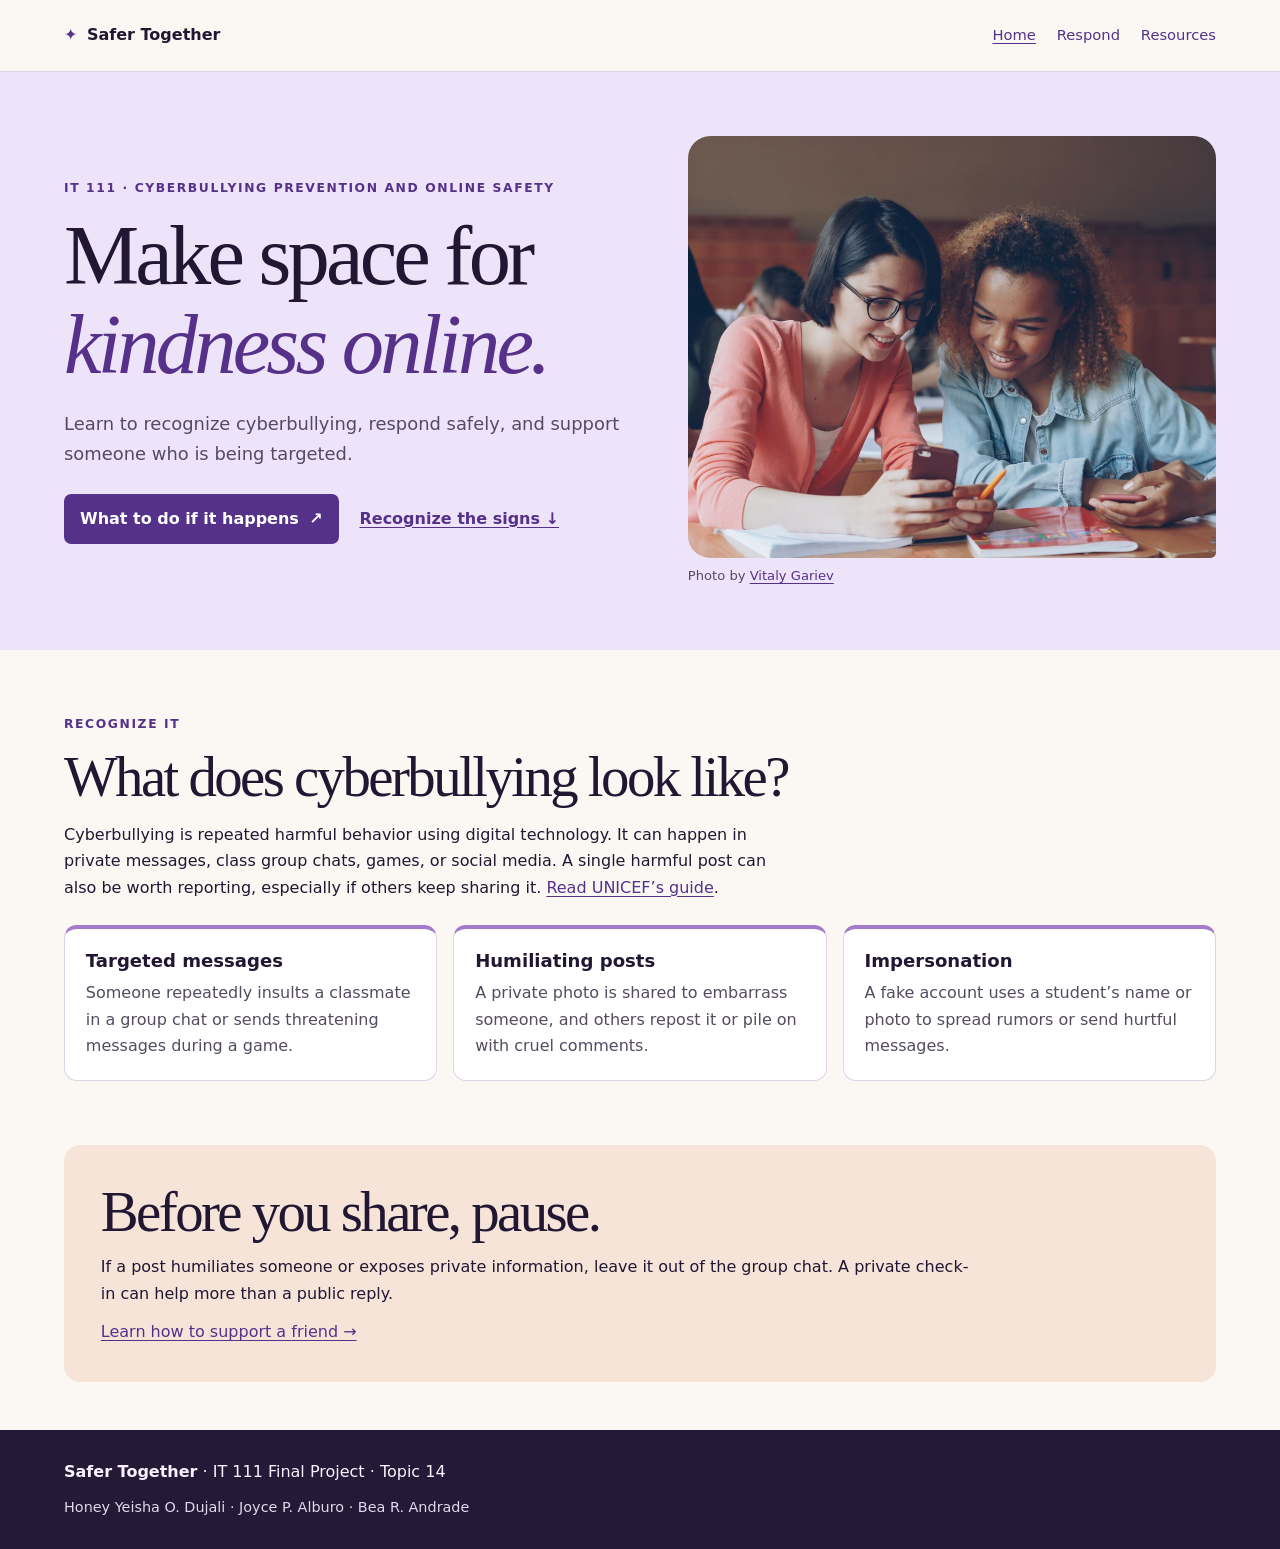
==== final-project/index.html @ 2a522188 "new" ====
﻿<!DOCTYPE html>
<html lang="en">
<head>
  <meta charset="utf-8">
  <meta name="viewport" content="width=device-width, initial-scale=1">
  <meta name="description" content="An IT 111 student guide to cyberbullying prevention and online safety.">
  <title>Home | Safer Together</title>
  <link rel="stylesheet" href="style.css">
</head>
<body>
  <a class="skip" href="#main">Skip to content</a>
  <header class="site-header">
    <div class="wrap header-inner">
      <a class="brand" href="index.html"><span aria-hidden="true">✦</span> Safer Together</a>
      <nav aria-label="Main navigation"><a href="index.html" aria-current="page">Home</a> <a href="respond.html">Respond</a> <a href="resources.html">Resources</a></nav>
    </div>
  </header>
  <main id="main">
<section class="hero">
<div class="hero-copy"><p class="eyebrow">IT 111 · Cyberbullying Prevention and Online Safety</p>
<h1>Make space for <em>kindness online.</em></h1>
<p>Learn to recognize cyberbullying, respond safely, and support someone who is being targeted.</p>
<div class="actions"><a class="button" href="respond.html">What to do if it happens <span aria-hidden="true">↗</span></a><a class="text-link" href="#recognize">Recognize the signs ↓</a></div></div>
<figure><img src="images/students.jpg" alt="Two students looking at a phone together in a classroom" fetchpriority="high"><figcaption>Photo by <a href="https://unsplash.com/photos/two-students-looking-at-a-smartphone-in-class-jIZnT7iqars">Vitaly Gariev</a></figcaption></figure>
</section>
<section class="section wrap" id="recognize">
<div class="intro"><p class="eyebrow">Recognize it</p><h2>What does cyberbullying look like?</h2><p>Cyberbullying is repeated harmful behavior using digital technology. It can happen in private messages, class group chats, games, or social media. A single harmful post can also be worth reporting, especially if others keep sharing it. <a href="https://www.unicef.org/stories/how-to-stop-cyberbullying">Read UNICEF’s guide</a>.</p></div>
<div class="cards"><article><h3>Targeted messages</h3><p>Someone repeatedly insults a classmate in a group chat or sends threatening messages during a game.</p></article><article><h3>Humiliating posts</h3><p>A private photo is shared to embarrass someone, and others repost it or pile on with cruel comments.</p></article><article><h3>Impersonation</h3><p>A fake account uses a student’s name or photo to spread rumors or send hurtful messages.</p></article></div>
</section>
<aside class="callout wrap"><h2>Before you share, pause.</h2><p>If a post humiliates someone or exposes private information, leave it out of the group chat. A private check-in can help more than a public reply.</p><a href="respond.html#support">Learn how to support a friend →</a></aside>
  </main>
  <footer class="site-footer">
    <div class="wrap">
      <p><strong>Safer Together</strong> · IT 111 Final Project · Topic 14</p>
      <p>Honey Yeisha O. Dujali · Joyce P. Alburo · Bea R. Andrade</p>
    </div>
  </footer>
</body>
</html>
---- final-project/style.css ----
﻿:root {
  color-scheme: light;
  --ink: #211732;
  --muted: #544b61;
  --purple: #55318a;
  --paper: #fbf8f3;
  --lavender: #eee4fa;
  --line: #ded4e7;
}
* { box-sizing: border-box; }
body { margin: 0; color: var(--ink); background: var(--paper); font: 1rem/1.65 system-ui, sans-serif; }
a { color: var(--purple); text-underline-offset: .2em; }
a:hover { text-decoration-thickness: .15em; }
a:focus-visible { outline: 3px solid #914eca; outline-offset: 4px; }
h1, h2, h3, p, figure { margin: 0; }
p + p { margin-top: .65rem; }
h1, h2 { font-family: Georgia, serif; font-weight: 500; line-height: 1.06; letter-spacing: -.045em; }
h1 { font-size: clamp(2.6rem, 6.6vw, 6rem); }
h1 em { display: block; color: var(--purple); font-weight: inherit; }
h2 { font-size: clamp(2rem, 4.5vw, 3.55rem); }
h3 { font-size: 1.13rem; line-height: 1.25; }

img { display: block; width: 100%; height: auto; }

.wrap { width: min(72rem, calc(100% - 2rem)); margin-inline: auto;}

.skip { position: absolute; top: .5rem; left: .5rem; transform: translateY(-200%); background: white; padding: .5rem 1rem; z-index: 1; }
.skip:focus { transform: none; }
.site-header { background: var(--paper); border-bottom: 1px solid var(--line); }
.header-inner, nav, .actions { display: flex; flex-wrap: wrap; align-items: center; gap: .75rem 1.3rem; }
.header-inner { justify-content: space-between; padding-block: 1.1rem; }
.brand { font-weight: 800; color: var(--ink); text-decoration: none; }
.brand span { color: var(--purple); margin-right: .25rem; }
nav a { font-size: .92rem; padding-block: .35rem; text-decoration: none; }
nav a[aria-current="page"], nav a:hover { text-decoration: underline; }
.hero { display: grid; grid-template-columns: 1.06fr 1fr; gap: clamp(1.5rem, 5vw, 5rem); align-items: center; max-width: 90rem; margin: auto; padding: clamp(2rem, 5vw, 5rem) max(1rem, calc((100% - 72rem) / 2)); background: var(--lavender); }
.hero img { aspect-ratio: 5 / 4; object-fit: cover; border-radius: 1.4rem 1.4rem .35rem 1.4rem; }
figcaption { margin-top: .4rem; color: var(--muted); font-size: .82rem; }
.eyebrow { color: var(--purple); font-size: .77rem; font-weight: 800; letter-spacing: .13em; text-transform: uppercase; margin-bottom: .8rem; }
.hero-copy > p:not(.eyebrow), .page-intro > p:not(.eyebrow) { margin-top: 1.2rem; max-width: 36rem; font-size: 1.12rem; color: var(--muted); }
.actions { margin-top: 1.6rem; }
.button { display: inline-flex; align-items: center; gap: .65rem; background: var(--purple); color: white; padding: .75rem 1rem; border-radius: .45rem; text-decoration: none; font-weight: 700; }
.button:hover { background: #3f206b; }
.text-link { font-weight: 650; }
.section { padding-block: clamp(1.9rem, 5vw, 4rem); }
.intro { max-width: 46rem; }
.intro > p:last-child, .split p:not(.eyebrow) { margin-top: .9rem; }
.cards { display: grid; grid-template-columns: repeat(3, minmax(0, 1fr)); gap: 1rem; margin-top: 1.5rem; }
.cards article { background: white; border: 1px solid var(--line); border-top: .3rem solid #a47bcb; padding: 1.3rem; border-radius: .8rem; }
.cards p, .steps p { margin-top: .5rem; color: var(--muted); }
.callout { margin-bottom: 3rem; padding: clamp(1.2rem, 3vw, 2.3rem); background: #f6e4d9; border-radius: 1rem; }
.callout p { margin: .75rem 0; max-width: 55rem; }
.page-intro { margin-top: 1.5rem; padding: clamp(1.6rem, 5vw, 4rem); background: var(--lavender); border-radius: 1rem; }
.steps { list-style: decimal-leading-zero; padding-left: 2.1rem; max-width: 48rem; }
.steps li { padding: .85rem .4rem; border-bottom: 1px solid var(--line); }
.steps li::marker { color: var(--purple); font-weight: 800; }
.split { display: grid; grid-template-columns: 1fr 1fr; gap: 2rem; align-items: center; }
.split img { border-radius: 1rem; }
.split a { display: inline-block; margin-top: .6rem; }
.sources { padding-left: 1.3rem; }
.sources li { padding-block: .5rem; }
.sources a { font-weight: 700; }
.site-footer { padding-block: 1.8rem; background: #241936; color: #f9f3ff; }
.site-footer p:last-child { font-size: .9rem; color: #e3d7ef; }
@media (max-width: 45rem) {
  .hero, .cards, .split { grid-template-columns: 1fr; }
  .hero img { aspect-ratio: 16 / 10; }
}
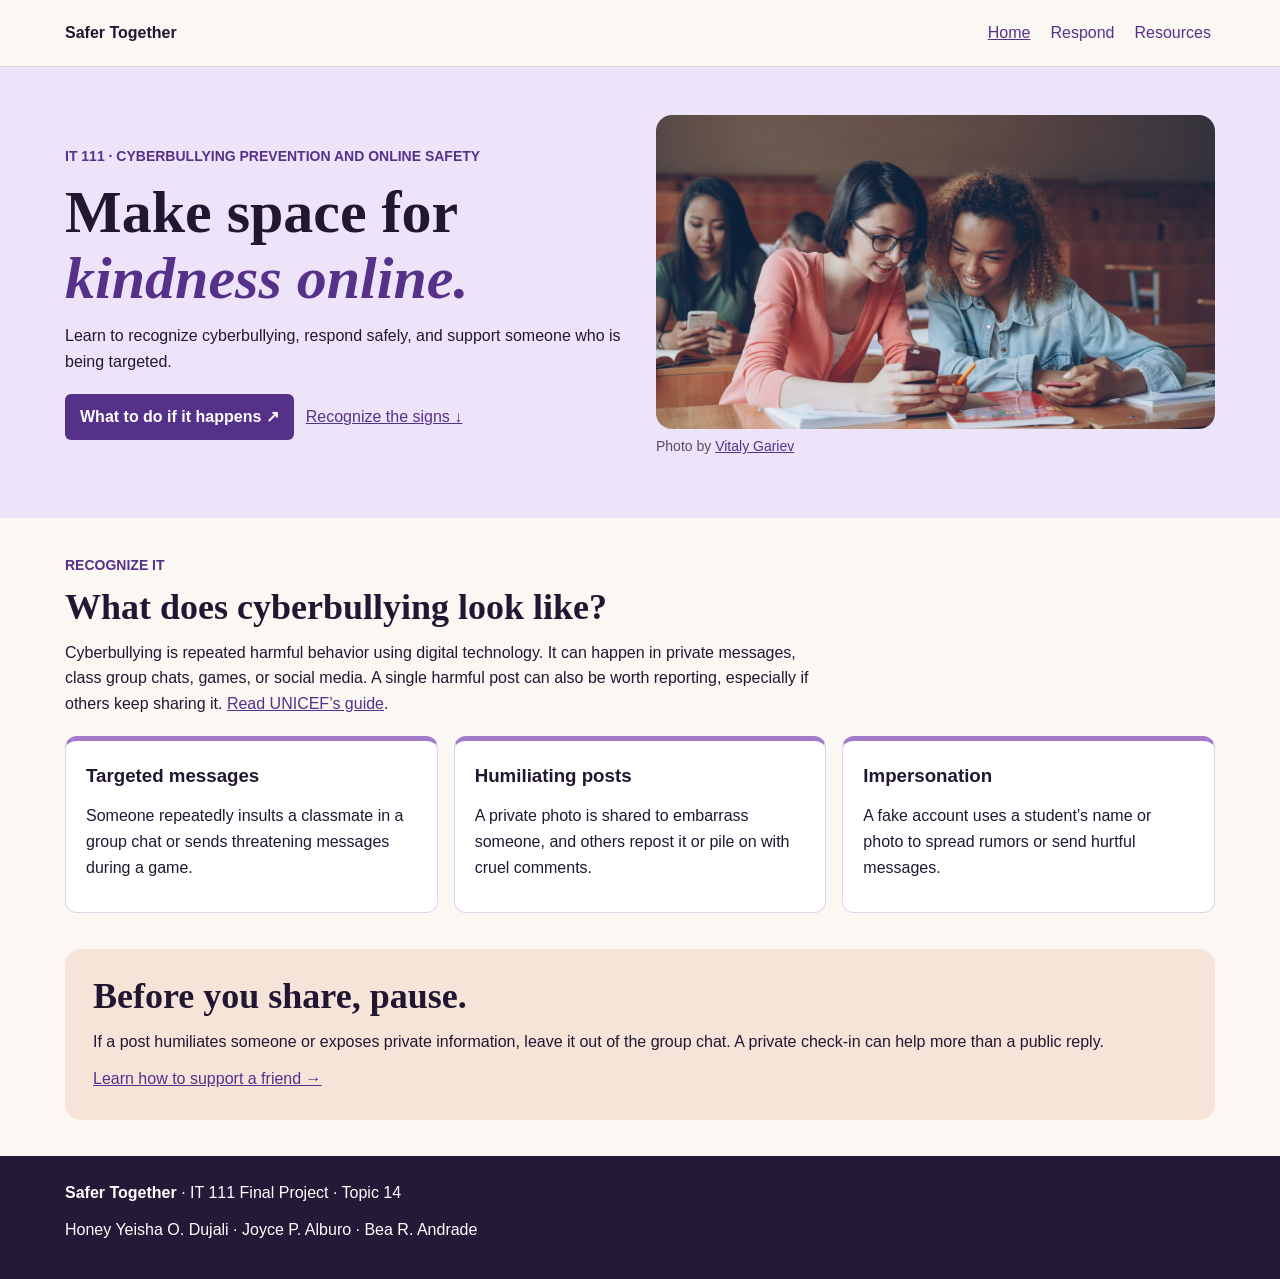
==== commit d1bc166d: "new" ====
--- a/final-project/index.html
+++ b/final-project/index.html
@@ -1,40 +1,84 @@
 ﻿<!DOCTYPE html>
 <html lang="en">
-<head>
-  <meta charset="utf-8">
-  <meta name="viewport" content="width=device-width, initial-scale=1">
-  <meta name="description" content="An IT 111 student guide to cyberbullying prevention and online safety.">
-  <title>Home | Safer Together</title>
-  <link rel="stylesheet" href="style.css">
-</head>
-<body>
-  <a class="skip" href="#main">Skip to content</a>
-  <header class="site-header">
-    <div class="wrap header-inner">
-      <a class="brand" href="index.html"><span aria-hidden="true">✦</span> Safer Together</a>
-      <nav aria-label="Main navigation"><a href="index.html" aria-current="page">Home</a> <a href="respond.html">Respond</a> <a href="resources.html">Resources</a></nav>
-    </div>
-  </header>
-  <main id="main">
-<section class="hero">
-<div class="hero-copy"><p class="eyebrow">IT 111 · Cyberbullying Prevention and Online Safety</p>
-<h1>Make space for <em>kindness online.</em></h1>
-<p>Learn to recognize cyberbullying, respond safely, and support someone who is being targeted.</p>
-<div class="actions"><a class="button" href="respond.html">What to do if it happens <span aria-hidden="true">↗</span></a><a class="text-link" href="#recognize">Recognize the signs ↓</a></div></div>
-<figure><img src="images/students.jpg" alt="Two students looking at a phone together in a classroom" fetchpriority="high"><figcaption>Photo by <a href="https://unsplash.com/photos/two-students-looking-at-a-smartphone-in-class-jIZnT7iqars">Vitaly Gariev</a></figcaption></figure>
-</section>
-<section class="section wrap" id="recognize">
-<div class="intro"><p class="eyebrow">Recognize it</p><h2>What does cyberbullying look like?</h2><p>Cyberbullying is repeated harmful behavior using digital technology. It can happen in private messages, class group chats, games, or social media. A single harmful post can also be worth reporting, especially if others keep sharing it. <a href="https://www.unicef.org/stories/how-to-stop-cyberbullying">Read UNICEF’s guide</a>.</p></div>
-<div class="cards"><article><h3>Targeted messages</h3><p>Someone repeatedly insults a classmate in a group chat or sends threatening messages during a game.</p></article><article><h3>Humiliating posts</h3><p>A private photo is shared to embarrass someone, and others repost it or pile on with cruel comments.</p></article><article><h3>Impersonation</h3><p>A fake account uses a student’s name or photo to spread rumors or send hurtful messages.</p></article></div>
-</section>
-<aside class="callout wrap"><h2>Before you share, pause.</h2><p>If a post humiliates someone or exposes private information, leave it out of the group chat. A private check-in can help more than a public reply.</p><a href="respond.html#support">Learn how to support a friend →</a></aside>
-  </main>
-  <footer class="site-footer">
-    <div class="wrap">
-      <p><strong>Safer Together</strong> · IT 111 Final Project · Topic 14</p>
-      <p>Honey Yeisha O. Dujali · Joyce P. Alburo · Bea R. Andrade</p>
-    </div>
-  </footer>
-</body>
+  <!-- Page setup. The title names the browser tab and the link loads our shared CSS. -->
+  <head>
+    <meta charset="utf-8">
+    <meta name="viewport" content="width=device-width, initial-scale=1">
+    <meta name="description" content="An IT 111 student guide to cyberbullying prevention and online safety.">
+    <title>Home | Safer Together</title>
+    <link rel="stylesheet" href="style.css">
+  </head>
+
+  <body>
+
+    <!-- Site navigation. Each link opens another HTML page. -->
+    <header class="site-header">
+      <div class="wrap header-inner">
+        <a class="brand" href="index.html"><span aria-hidden="true"></span> Safer Together</a>
+        <nav aria-label="Main navigation">
+          <a href="index.html" class="current" aria-current="page">Home</a>
+          <a href="respond.html">Respond</a>
+          <a href="resources.html">Resources</a>
+        </nav>
+      </div>
+    </header>
+
+    <!-- Main content unique to this page. -->
+    <main id="main">
+      <!-- Introduction, main links, and a credited photo. -->
+      <section class="hero">
+        <div class="wrap hero-layout">
+          <div class="hero-copy">
+            <p class="eyebrow">IT 111 · Cyberbullying Prevention and Online Safety</p>
+            <h1>Make space for <em>kindness online.</em></h1>
+            <p>Learn to recognize cyberbullying, respond safely, and support someone who is being targeted.</p>
+            <div class="actions">
+              <a class="button" href="respond.html">What to do if it happens <span aria-hidden="true">↗</span></a>
+              <a class="text-link" href="#recognize">Recognize the signs ↓</a>
+            </div>
+          </div>
+          <figure class="photo">
+            <img src="images/students.jpg" alt="Two students looking at a phone together in a classroom">
+            <figcaption>Photo by <a href="https://unsplash.com/photos/two-students-looking-at-a-smartphone-in-class-jIZnT7iqars">Vitaly Gariev</a></figcaption>
+          </figure>
+        </div>
+      </section>
+
+      <!-- Cyberbullying examples. The id lets the link above jump here. -->
+      <section class="section wrap" id="recognize">
+        <div class="intro">
+          <p class="eyebrow">Recognize it</p>
+          <h2>What does cyberbullying look like?</h2>
+          <p>Cyberbullying is repeated harmful behavior using digital technology. It can happen in private messages, class group chats, games, or social media. A single harmful post can also be worth reporting, especially if others keep sharing it. <a href="https://www.unicef.org/stories/how-to-stop-cyberbullying">Read UNICEF’s guide</a>.</p>
+        </div>
+        <div class="cards">
+          <article>
+            <h3>Targeted messages</h3>
+            <p>Someone repeatedly insults a classmate in a group chat or sends threatening messages during a game.</p>
+          </article>
+          <article>
+            <h3>Humiliating posts</h3>
+            <p>A private photo is shared to embarrass someone, and others repost it or pile on with cruel comments.</p>
+          </article>
+          <article>
+            <h3>Impersonation</h3>
+            <p>A fake account uses a student’s name or photo to spread rumors or send hurtful messages.</p>
+          </article>
+        </div>
+      </section>
+      <!-- A reminder and a link to advice on the Respond page. -->
+      <aside class="callout wrap">
+        <h2>Before you share, pause.</h2>
+        <p>If a post humiliates someone or exposes private information, leave it out of the group chat. A private check-in can help more than a public reply.</p>
+        <a href="respond.html#support">Learn how to support a friend →</a>
+      </aside>
+    </main>
+    <!-- Project title and group members. -->
+    <footer class="site-footer">
+      <div class="wrap">
+        <p><strong>Safer Together</strong> · IT 111 Final Project · Topic 14</p>
+        <p>Honey Yeisha O. Dujali · Joyce P. Alburo · Bea R. Andrade</p>
+      </div>
+    </footer>
+  </body>
 </html>
-
--- a/final-project/style.css
+++ b/final-project/style.css
@@ -1,69 +1,235 @@
-﻿:root {
-  color-scheme: light;
-  --ink: #211732;
-  --muted: #544b61;
-  --purple: #55318a;
-  --paper: #fbf8f3;
-  --lavender: #eee4fa;
-  --line: #ded4e7;
-}
-* { box-sizing: border-box; }
-body { margin: 0; color: var(--ink); background: var(--paper); font: 1rem/1.65 system-ui, sans-serif; }
-a { color: var(--purple); text-underline-offset: .2em; }
-a:hover { text-decoration-thickness: .15em; }
-a:focus-visible { outline: 3px solid #914eca; outline-offset: 4px; }
-h1, h2, h3, p, figure { margin: 0; }
-p + p { margin-top: .65rem; }
-h1, h2 { font-family: Georgia, serif; font-weight: 500; line-height: 1.06; letter-spacing: -.045em; }
-h1 { font-size: clamp(2.6rem, 6.6vw, 6rem); }
-h1 em { display: block; color: var(--purple); font-weight: inherit; }
-h2 { font-size: clamp(2rem, 4.5vw, 3.55rem); }
-h3 { font-size: 1.13rem; line-height: 1.25; }
-
-img { display: block; width: 100%; height: auto; }
-
-.wrap { width: min(72rem, calc(100% - 2rem)); margin-inline: auto;}
-
-.skip { position: absolute; top: .5rem; left: .5rem; transform: translateY(-200%); background: white; padding: .5rem 1rem; z-index: 1; }
-.skip:focus { transform: none; }
-.site-header { background: var(--paper); border-bottom: 1px solid var(--line); }
-.header-inner, nav, .actions { display: flex; flex-wrap: wrap; align-items: center; gap: .75rem 1.3rem; }
-.header-inner { justify-content: space-between; padding-block: 1.1rem; }
-.brand { font-weight: 800; color: var(--ink); text-decoration: none; }
-.brand span { color: var(--purple); margin-right: .25rem; }
-nav a { font-size: .92rem; padding-block: .35rem; text-decoration: none; }
-nav a[aria-current="page"], nav a:hover { text-decoration: underline; }
-.hero { display: grid; grid-template-columns: 1.06fr 1fr; gap: clamp(1.5rem, 5vw, 5rem); align-items: center; max-width: 90rem; margin: auto; padding: clamp(2rem, 5vw, 5rem) max(1rem, calc((100% - 72rem) / 2)); background: var(--lavender); }
-.hero img { aspect-ratio: 5 / 4; object-fit: cover; border-radius: 1.4rem 1.4rem .35rem 1.4rem; }
-figcaption { margin-top: .4rem; color: var(--muted); font-size: .82rem; }
-.eyebrow { color: var(--purple); font-size: .77rem; font-weight: 800; letter-spacing: .13em; text-transform: uppercase; margin-bottom: .8rem; }
-.hero-copy > p:not(.eyebrow), .page-intro > p:not(.eyebrow) { margin-top: 1.2rem; max-width: 36rem; font-size: 1.12rem; color: var(--muted); }
-.actions { margin-top: 1.6rem; }
-.button { display: inline-flex; align-items: center; gap: .65rem; background: var(--purple); color: white; padding: .75rem 1rem; border-radius: .45rem; text-decoration: none; font-weight: 700; }
-.button:hover { background: #3f206b; }
-.text-link { font-weight: 650; }
-.section { padding-block: clamp(1.9rem, 5vw, 4rem); }
-.intro { max-width: 46rem; }
-.intro > p:last-child, .split p:not(.eyebrow) { margin-top: .9rem; }
-.cards { display: grid; grid-template-columns: repeat(3, minmax(0, 1fr)); gap: 1rem; margin-top: 1.5rem; }
-.cards article { background: white; border: 1px solid var(--line); border-top: .3rem solid #a47bcb; padding: 1.3rem; border-radius: .8rem; }
-.cards p, .steps p { margin-top: .5rem; color: var(--muted); }
-.callout { margin-bottom: 3rem; padding: clamp(1.2rem, 3vw, 2.3rem); background: #f6e4d9; border-radius: 1rem; }
-.callout p { margin: .75rem 0; max-width: 55rem; }
-.page-intro { margin-top: 1.5rem; padding: clamp(1.6rem, 5vw, 4rem); background: var(--lavender); border-radius: 1rem; }
-.steps { list-style: decimal-leading-zero; padding-left: 2.1rem; max-width: 48rem; }
-.steps li { padding: .85rem .4rem; border-bottom: 1px solid var(--line); }
-.steps li::marker { color: var(--purple); font-weight: 800; }
-.split { display: grid; grid-template-columns: 1fr 1fr; gap: 2rem; align-items: center; }
-.split img { border-radius: 1rem; }
-.split a { display: inline-block; margin-top: .6rem; }
-.sources { padding-left: 1.3rem; }
-.sources li { padding-block: .5rem; }
-.sources a { font-weight: 700; }
-.site-footer { padding-block: 1.8rem; background: #241936; color: #f9f3ff; }
-.site-footer p:last-child { font-size: .9rem; color: #e3d7ef; }
-@media (max-width: 45rem) {
-  .hero, .cards, .split { grid-template-columns: 1fr; }
-  .hero img { aspect-ratio: 16 / 10; }
-}
-
+﻿/* Shared styles for text, links, and images. */
+* {
+  box-sizing: border-box;
+}
+
+body {
+  margin: 0;
+  background-color: #fbf8f3;
+  color: #211732;
+  font-family: Arial, sans-serif;
+  line-height: 1.6;
+}
+
+a {
+  color: #55318a;
+}
+
+a:focus {
+  outline: 3px solid #914eca;
+  outline-offset: 3px;
+}
+
+h1, h2, h3, p, figure {
+  margin: 0 0 12px;
+}
+
+h1, h2 {
+  font-family: Georgia, serif;
+  line-height: 1.1;
+}
+
+h1 {
+  font-size: 60px;
+}
+
+h1 em {
+  display: block;
+  color: #55318a;
+}
+
+h2 {
+  font-size: 36px;
+}
+
+img {
+  display: block;
+  width: 100%;
+  height: auto;
+  border-radius: 16px;
+}
+
+figcaption {
+  margin-top: 6px;
+  color: #544b61;
+  font-size: 14px;
+}
+
+/* Page width and centering. */
+.wrap {
+  width: 92%;
+  max-width: 1150px;
+  margin-left: auto;
+  margin-right: auto;
+}
+
+/* Keyboard navigation. The skip link appears when focused. */
+.skip {
+  position: absolute;
+  top: -100px;
+  left: 12px;
+  padding: 8px 16px;
+  background-color: white;
+}
+
+.skip:focus {
+  top: 8px;
+}
+
+/* Header and navigation layout. */
+.site-header {
+  border-bottom: 1px solid #ded4e7;
+}
+
+.header-inner, nav, .actions {
+  display: flex;
+  flex-wrap: wrap;
+  align-items: center;
+  gap: 12px;
+}
+
+.header-inner {
+  justify-content: space-between;
+  padding: 16px 0;
+}
+
+.brand {
+  color: #211732;
+  font-weight: bold;
+  text-decoration: none;
+}
+
+nav a {
+  padding: 4px;
+  text-decoration: none;
+}
+
+nav .current, nav a:hover {
+  text-decoration: underline;
+}
+
+/* Introduction and photo layouts. Flexbox puts text and photos side by side. */
+.hero {
+  background-color: #eee4fa;
+}
+
+.hero-layout, .split {
+  display: flex;
+  align-items: center;
+  gap: 32px;
+}
+
+.hero-layout {
+  padding: 48px 0;
+}
+
+.hero-copy, .photo, .support-copy {
+  width: 50%;
+}
+
+/* Introduction labels and action buttons. */
+.eyebrow {
+  color: #55318a;
+  font-size: 14px;
+  font-weight: bold;
+  text-transform: uppercase;
+}
+
+.actions {
+  margin-top: 20px;
+}
+
+.button {
+  display: inline-block;
+  padding: 10px 15px;
+  background-color: #55318a;
+  color: white;
+  border-radius: 6px;
+  font-weight: bold;
+  text-decoration: none;
+}
+
+.button:hover {
+  background-color: #3f206b;
+}
+
+/* Content spacing, cards, and callout boxes. */
+.section {
+  padding: 36px 0;
+}
+
+.intro, .steps {
+  max-width: 750px;
+}
+
+.cards {
+  display: flex;
+  gap: 16px;
+  margin-top: 20px;
+}
+
+.cards article {
+  flex: 1;
+  padding: 20px;
+  border: 1px solid #ded4e7;
+  border-top: 5px solid #a47bcb;
+  border-radius: 12px;
+  background-color: white;
+}
+
+.callout, .page-intro {
+  padding: 28px;
+  border-radius: 16px;
+}
+
+.callout {
+  margin-bottom: 36px;
+  background-color: #f6e4d9;
+}
+
+.page-intro {
+  margin-top: 24px;
+  background-color: #eee4fa;
+}
+
+/* Lists on the Respond and Resources pages. */
+.steps, .sources {
+  padding-left: 26px;
+}
+
+.steps li {
+  padding: 12px 0;
+  border-bottom: 1px solid #ded4e7;
+}
+
+.sources li {
+  margin-bottom: 12px;
+}
+
+/* Footer colors and spacing. */
+.site-footer {
+  padding: 24px 0;
+  background-color: #241936;
+  color: white;
+}
+
+/* Mobile layout. Stack the columns and reduce heading sizes. */
+@media (max-width: 720px) {
+  h1 {
+    font-size: 42px;
+  }
+
+  h2 {
+    font-size: 30px;
+  }
+
+  .hero-layout, .split, .cards {
+    flex-direction: column;
+    align-items: stretch;
+  }
+
+  .hero-copy, .photo, .support-copy {
+    width: 100%;
+  }
+}
+
